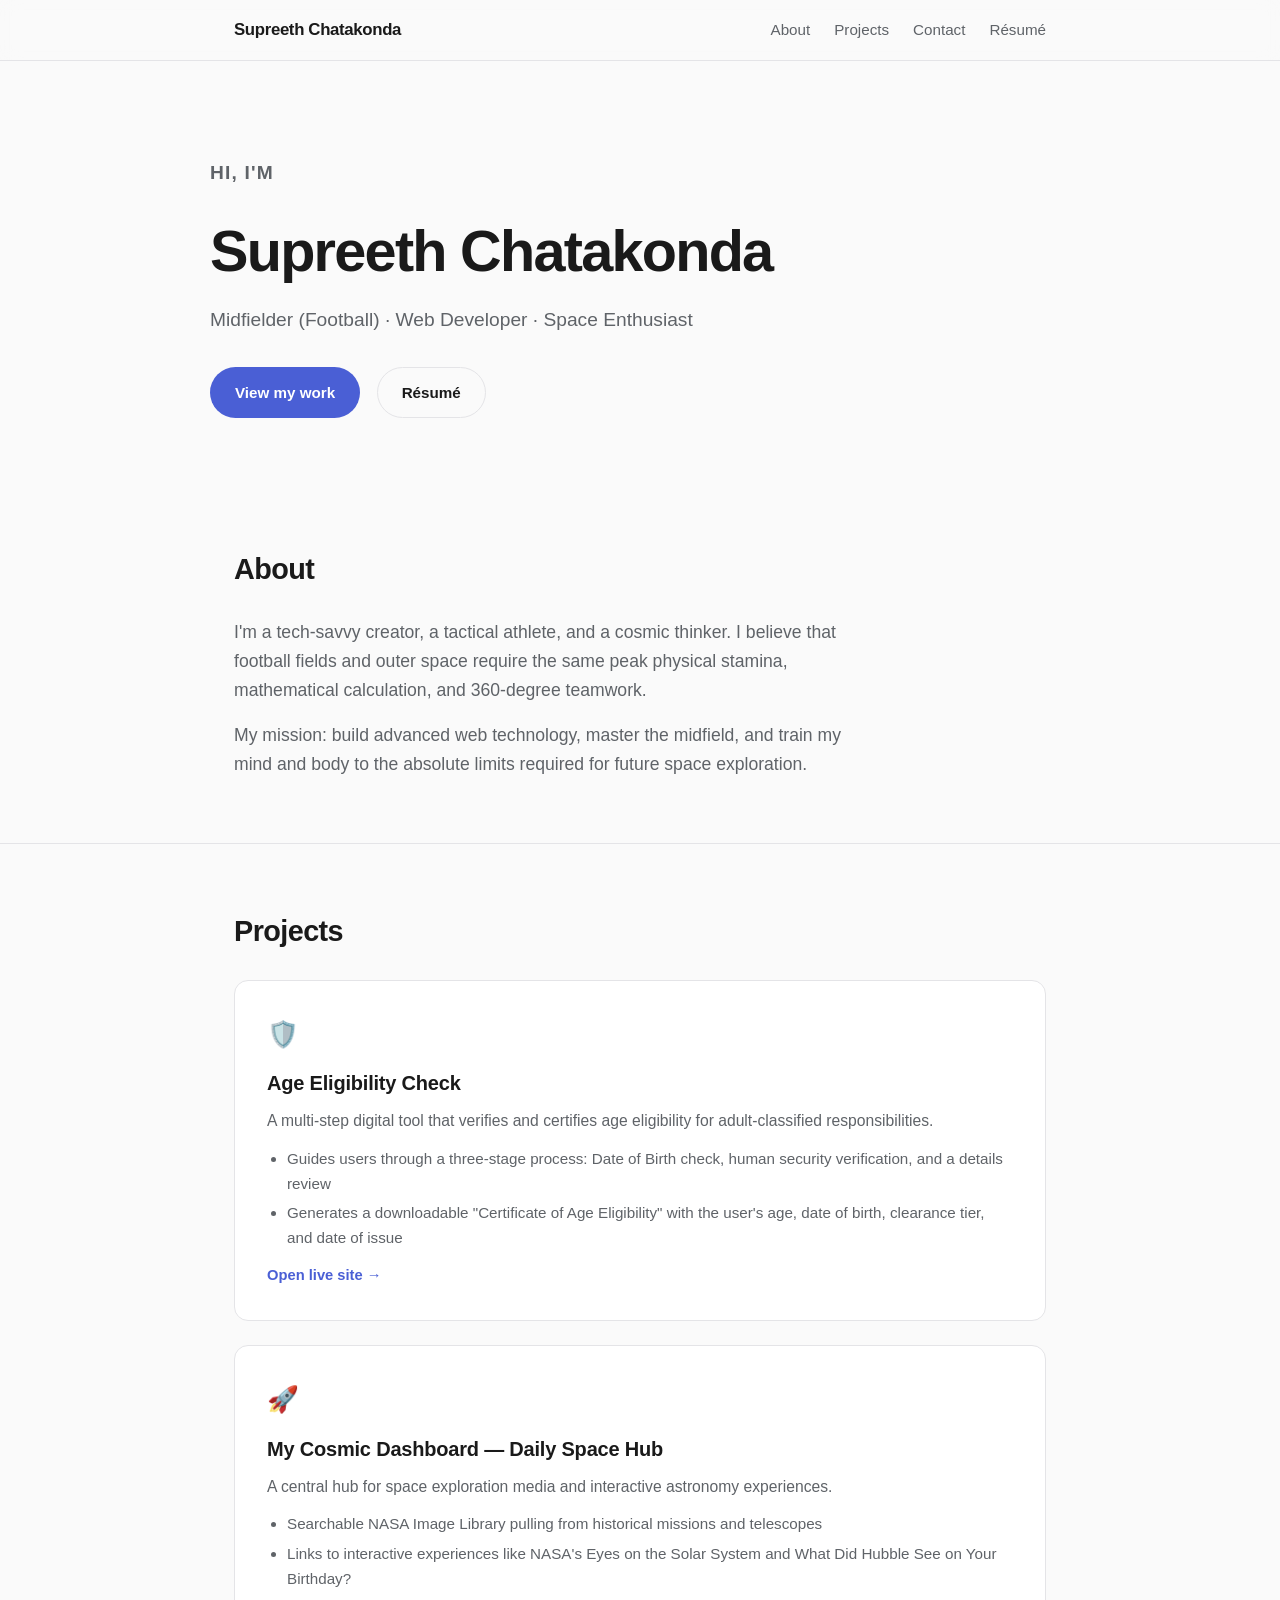
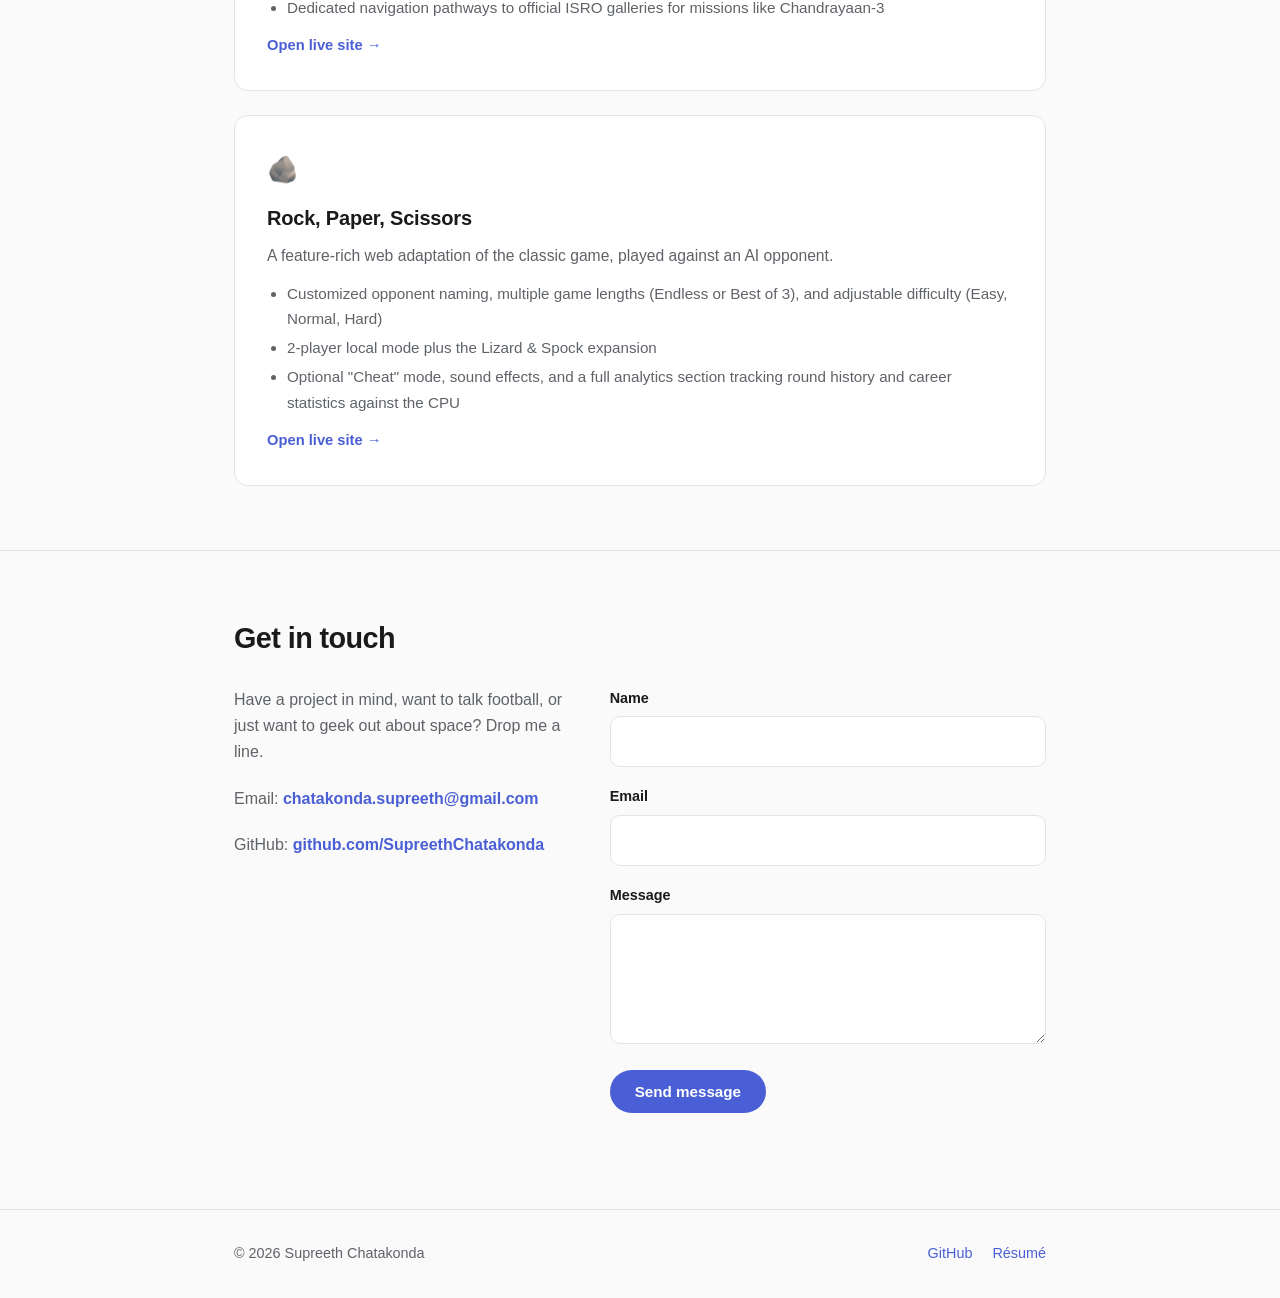
==== index.html @ c9352b7b "Add portfolio pages and styles" ====
<!DOCTYPE html>
<html lang="en">
<head>
  <meta charset="UTF-8" />
  <meta name="viewport" content="width=device-width, initial-scale=1.0" />
  <title>Supreeth Chatakonda — Developer & Explorer</title>
  <meta name="description" content="Personal portfolio of Supreeth Chatakonda — developer, footballer, and space enthusiast." />
  <link rel="stylesheet" href="style.css" />
</head>
<body>

  <nav class="nav">
    <div class="nav-inner">
      <a href="index.html" class="nav-logo">Supreeth Chatakonda</a>
      <div class="nav-links">
        <a href="#about">About</a>
        <a href="#projects">Projects</a>
        <a href="#contact">Contact</a>
        <a href="resume.html">Résumé</a>
      </div>
    </div>
  </nav>

  <header class="hero container">
    <p class="hero-eyebrow">Hi, I'm</p>
    <h1>Supreeth Chatakonda</h1>
    <p>Midfielder (Football) · Web Developer · Space Enthusiast</p>
    <div>
      <a href="#projects" class="btn btn-primary">View my work</a>
      <a href="resume.html" class="btn btn-outline">Résumé</a>
    </div>
  </header>

  <main>
    <section id="about" class="section">
      <div class="container">
        <h2>About</h2>
        <p class="lead">
          I'm a tech-savvy creator, a tactical athlete, and a cosmic thinker. I
          believe that football fields and outer space require the same peak
          physical stamina, mathematical calculation, and 360-degree teamwork.
        </p>
        <p class="lead" style="margin-top: 16px;">
          My mission: build advanced web technology, master the midfield, and
          train my mind and body to the absolute limits required for future
          space exploration.
        </p>
      </div>
    </section>

    <section id="projects" class="section">
      <div class="container">
        <h2>Projects</h2>
        <div class="projects">

          <article class="card">
            <div class="card-icon">🛡️</div>
            <h3>Age Eligibility Check</h3>
            <p>
              A multi-step digital tool that verifies and certifies age
              eligibility for adult-classified responsibilities.
            </p>
            <ul>
              <li>Guides users through a three-stage process: Date of Birth check, human security verification, and a details review</li>
              <li>Generates a downloadable "Certificate of Age Eligibility" with the user's age, date of birth, clearance tier, and date of issue</li>
            </ul>
            <a href="https://supreethchatakonda.github.io/Eligiblity_Checkup/" target="_blank" rel="noopener" class="card-link">Open live site →</a>
          </article>

          <article class="card">
            <div class="card-icon">🚀</div>
            <h3>My Cosmic Dashboard — Daily Space Hub</h3>
            <p>
              A central hub for space exploration media and interactive
              astronomy experiences.
            </p>
            <ul>
              <li>Searchable NASA Image Library pulling from historical missions and telescopes</li>
              <li>Links to interactive experiences like NASA's Eyes on the Solar System and What Did Hubble See on Your Birthday?</li>
              <li>Dedicated navigation pathways to official ISRO galleries for missions like Chandrayaan-3</li>
            </ul>
            <a href="https://supreethchatakonda.github.io/Night_Scanner/" target="_blank" rel="noopener" class="card-link">Open live site →</a>
          </article>

          <article class="card">
            <div class="card-icon">🪨</div>
            <h3>Rock, Paper, Scissors</h3>
            <p>
              A feature-rich web adaptation of the classic game, played
              against an AI opponent.
            </p>
            <ul>
              <li>Customized opponent naming, multiple game lengths (Endless or Best of 3), and adjustable difficulty (Easy, Normal, Hard)</li>
              <li>2-player local mode plus the Lizard &amp; Spock expansion</li>
              <li>Optional "Cheat" mode, sound effects, and a full analytics section tracking round history and career statistics against the CPU</li>
            </ul>
            <a href="https://supreethchatakonda.github.io/HAND_GAME/" target="_blank" rel="noopener" class="card-link">Open live site →</a>
          </article>

        </div>
      </div>
    </section>

    <section id="contact" class="section">
      <div class="container">
        <h2>Get in touch</h2>
        <div class="contact-grid">
          <div class="contact-info">
            <p>
              Have a project in mind, want to talk football, or just want to
              geek out about space? Drop me a line.
            </p>
            <p>
              Email:
              <a href="mailto:chatakonda.supreeth@gmail.com">chatakonda.supreeth@gmail.com</a>
            </p>
            <p>
              GitHub:
              <a href="https://github.com/SupreethChatakonda" target="_blank" rel="noopener">github.com/SupreethChatakonda</a>
            </p>
          </div>
          <form id="contact-form" action="mailto:chatakonda.supreeth@gmail.com" method="post" enctype="text/plain">
            <label for="name">Name</label>
            <input type="text" id="name" name="name" required />

            <label for="email">Email</label>
            <input type="email" id="email" name="email" required />

            <label for="message">Message</label>
            <textarea id="message" name="message" required></textarea>

            <button type="submit" class="btn btn-primary">Send message</button>
            <p class="form-status" id="form-status"></p>
          </form>
        </div>
      </div>
    </section>
  </main>

  <footer class="footer">
    <div class="footer-inner">
      <span>© 2026 Supreeth Chatakonda</span>
      <div class="footer-links">
        <a href="https://github.com/SupreethChatakonda" target="_blank" rel="noopener">GitHub</a>
        <a href="resume.html">Résumé</a>
      </div>
    </div>
  </footer>

  <script>
    // Static site: fall back to the visitor's mail client so the form still works.
    // Swap the form action for a service like Formspree to receive messages directly.
    document.getElementById("contact-form").addEventListener("submit", function (e) {
      var status = document.getElementById("form-status");
      status.textContent = "Opening your email client to send the message…";
      status.className = "form-status visible success";
    });
  </script>

</body>
</html>
---- style.css ----
/* ---------- Base ---------- */
:root {
  --bg: #fafafa;
  --surface: #ffffff;
  --text: #1a1a1a;
  --muted: #5f6368;
  --accent: #4a5fd5;
  --accent-soft: #eef0fc;
  --border: #e4e4e7;
  --radius: 14px;
  --max-width: 860px;
}

* {
  margin: 0;
  padding: 0;
  box-sizing: border-box;
}

html {
  scroll-behavior: smooth;
}

body {
  font-family: -apple-system, BlinkMacSystemFont, "Segoe UI", Roboto,
    "Helvetica Neue", Arial, sans-serif;
  background: var(--bg);
  color: var(--text);
  line-height: 1.65;
  -webkit-font-smoothing: antialiased;
}

a {
  color: var(--accent);
  text-decoration: none;
}

a:hover {
  text-decoration: underline;
}

.container {
  max-width: var(--max-width);
  margin: 0 auto;
  padding: 0 24px;
}

/* ---------- Nav ---------- */
.nav {
  position: sticky;
  top: 0;
  z-index: 10;
  background: rgba(250, 250, 250, 0.85);
  backdrop-filter: blur(10px);
  border-bottom: 1px solid var(--border);
}

.nav-inner {
  max-width: var(--max-width);
  margin: 0 auto;
  padding: 16px 24px;
  display: flex;
  align-items: center;
  justify-content: space-between;
}

.nav-logo {
  font-weight: 700;
  font-size: 1.05rem;
  color: var(--text);
  letter-spacing: -0.02em;
}

.nav-logo:hover {
  text-decoration: none;
  color: var(--accent);
}

.nav-links {
  display: flex;
  gap: 24px;
  font-size: 0.95rem;
}

.nav-links a {
  color: var(--muted);
  transition: color 0.15s ease;
}

.nav-links a:hover,
.nav-links a.active {
  color: var(--text);
  text-decoration: none;
}

.nav-links a.active {
  font-weight: 600;
}

/* ---------- Hero ---------- */
.hero {
  padding: 96px 0 64px;
}

.hero-eyebrow {
  color: var(--accent);
  font-weight: 600;
  font-size: 0.9rem;
  letter-spacing: 0.06em;
  text-transform: uppercase;
  margin-bottom: 12px;
}

.hero h1 {
  font-size: clamp(2.4rem, 6vw, 3.6rem);
  line-height: 1.1;
  letter-spacing: -0.03em;
  margin-bottom: 20px;
}

.hero p {
  font-size: 1.2rem;
  color: var(--muted);
  max-width: 620px;
  margin-bottom: 32px;
}

.btn {
  display: inline-block;
  padding: 12px 24px;
  border-radius: 999px;
  font-weight: 600;
  font-size: 0.95rem;
  border: 1px solid transparent;
  cursor: pointer;
  transition: all 0.15s ease;
}

.btn-primary {
  background: var(--accent);
  color: #fff;
}

.btn-primary:hover {
  background: #3c50c0;
  text-decoration: none;
}

.btn-outline {
  background: transparent;
  color: var(--text);
  border-color: var(--border);
  margin-left: 12px;
}

.btn-outline:hover {
  border-color: var(--text);
  text-decoration: none;
}

/* ---------- Sections ---------- */
.section {
  padding: 64px 0;
}

.section + .section {
  border-top: 1px solid var(--border);
}

.section h2 {
  font-size: 1.8rem;
  letter-spacing: -0.02em;
  margin-bottom: 24px;
}

.section .lead {
  font-size: 1.1rem;
  color: var(--muted);
  max-width: 640px;
}

/* ---------- Projects ---------- */
.projects {
  display: grid;
  grid-template-columns: 1fr;
  gap: 24px;
}

.card {
  background: var(--surface);
  border: 1px solid var(--border);
  border-radius: var(--radius);
  padding: 32px;
  transition: box-shadow 0.15s ease, transform 0.15s ease;
}

.card:hover {
  box-shadow: 0 8px 30px rgba(0, 0, 0, 0.06);
  transform: translateY(-2px);
}

.card-icon {
  font-size: 1.6rem;
  margin-bottom: 12px;
}

.card h3 {
  font-size: 1.25rem;
  letter-spacing: -0.01em;
  margin-bottom: 8px;
}

.card p {
  color: var(--muted);
  font-size: 0.98rem;
  margin-bottom: 12px;
}

.card p:last-child {
  margin-bottom: 0;
}

.card .outcome {
  font-size: 0.92rem;
  color: var(--text);
}

.card .outcome::before {
  content: "Outcome — ";
  font-weight: 600;
  color: var(--accent);
}

.card ul {
  margin: 8px 0 12px 20px;
  color: var(--muted);
  font-size: 0.95rem;
}

.card ul li {
  margin-bottom: 4px;
}

.card-link {
  font-size: 0.92rem;
  font-weight: 600;
}

/* ---------- Contact ---------- */
.contact-grid {
  display: grid;
  grid-template-columns: 1fr;
  gap: 40px;
}

@media (min-width: 720px) {
  .contact-grid {
    grid-template-columns: 1fr 1.3fr;
  }
}

.contact-info p {
  color: var(--muted);
  margin-bottom: 20px;
}

.contact-info a {
  font-weight: 600;
}

form label {
  display: block;
  font-size: 0.9rem;
  font-weight: 600;
  margin-bottom: 6px;
}

form input,
form textarea {
  width: 100%;
  padding: 12px 14px;
  font: inherit;
  font-size: 0.95rem;
  color: var(--text);
  background: var(--surface);
  border: 1px solid var(--border);
  border-radius: 10px;
  margin-bottom: 18px;
  transition: border-color 0.15s ease;
}

form input:focus,
form textarea:focus {
  outline: none;
  border-color: var(--accent);
}

form textarea {
  min-height: 130px;
  resize: vertical;
}

.form-status {
  font-size: 0.92rem;
  margin-top: 12px;
  display: none;
}

.form-status.visible {
  display: block;
}

.form-status.success {
  color: #1a7f37;
}

/* ---------- Footer ---------- */
.footer {
  border-top: 1px solid var(--border);
  padding: 32px 0;
  margin-top: 32px;
}

.footer-inner {
  max-width: var(--max-width);
  margin: 0 auto;
  padding: 0 24px;
  display: flex;
  flex-wrap: wrap;
  gap: 16px;
  align-items: center;
  justify-content: space-between;
  color: var(--muted);
  font-size: 0.9rem;
}

.footer-links {
  display: flex;
  gap: 20px;
}

/* ---------- Resume page ---------- */
.page-header {
  padding: 72px 0 32px;
}

.page-header h1 {
  font-size: clamp(2rem, 5vw, 3rem);
  letter-spacing: -0.03em;
}

.page-header .tagline {
  color: var(--muted);
  font-size: 1.1rem;
  margin-top: 8px;
}

.resume-section {
  padding: 36px 0;
  border-top: 1px solid var(--border);
}

.resume-section h2 {
  font-size: 1.1rem;
  text-transform: uppercase;
  letter-spacing: 0.08em;
  color: var(--accent);
  margin-bottom: 20px;
}

.resume-item {
  margin-bottom: 28px;
}

.resume-item:last-child {
  margin-bottom: 0;
}

.resume-item-header {
  display: flex;
  flex-wrap: wrap;
  align-items: baseline;
  justify-content: space-between;
  gap: 8px;
}

.resume-item h3 {
  font-size: 1.1rem;
}

.resume-item .meta {
  color: var(--muted);
  font-size: 0.9rem;
  white-space: nowrap;
}

.resume-item p {
  color: var(--muted);
  font-size: 0.95rem;
  margin-top: 4px;
}

.skill-tags {
  display: flex;
  flex-wrap: wrap;
  gap: 10px;
}

.skill-tags span {
  background: var(--accent-soft);
  color: var(--accent);
  font-size: 0.88rem;
  font-weight: 600;
  padding: 6px 14px;
  border-radius: 999px;
}

/* ---------- Routine / timeline lists (résumé) ---------- */
.routine-list {
  list-style: none;
  margin-top: 8px;
}

.routine-list li {
  display: flex;
  flex-wrap: wrap;
  gap: 6px 16px;
  padding: 8px 0;
  border-bottom: 1px dashed var(--border);
  color: var(--muted);
  font-size: 0.95rem;
}

.routine-list li:last-child {
  border-bottom: none;
}

.routine-list li span {
  flex: 0 0 140px;
  font-weight: 600;
  color: var(--text);
}
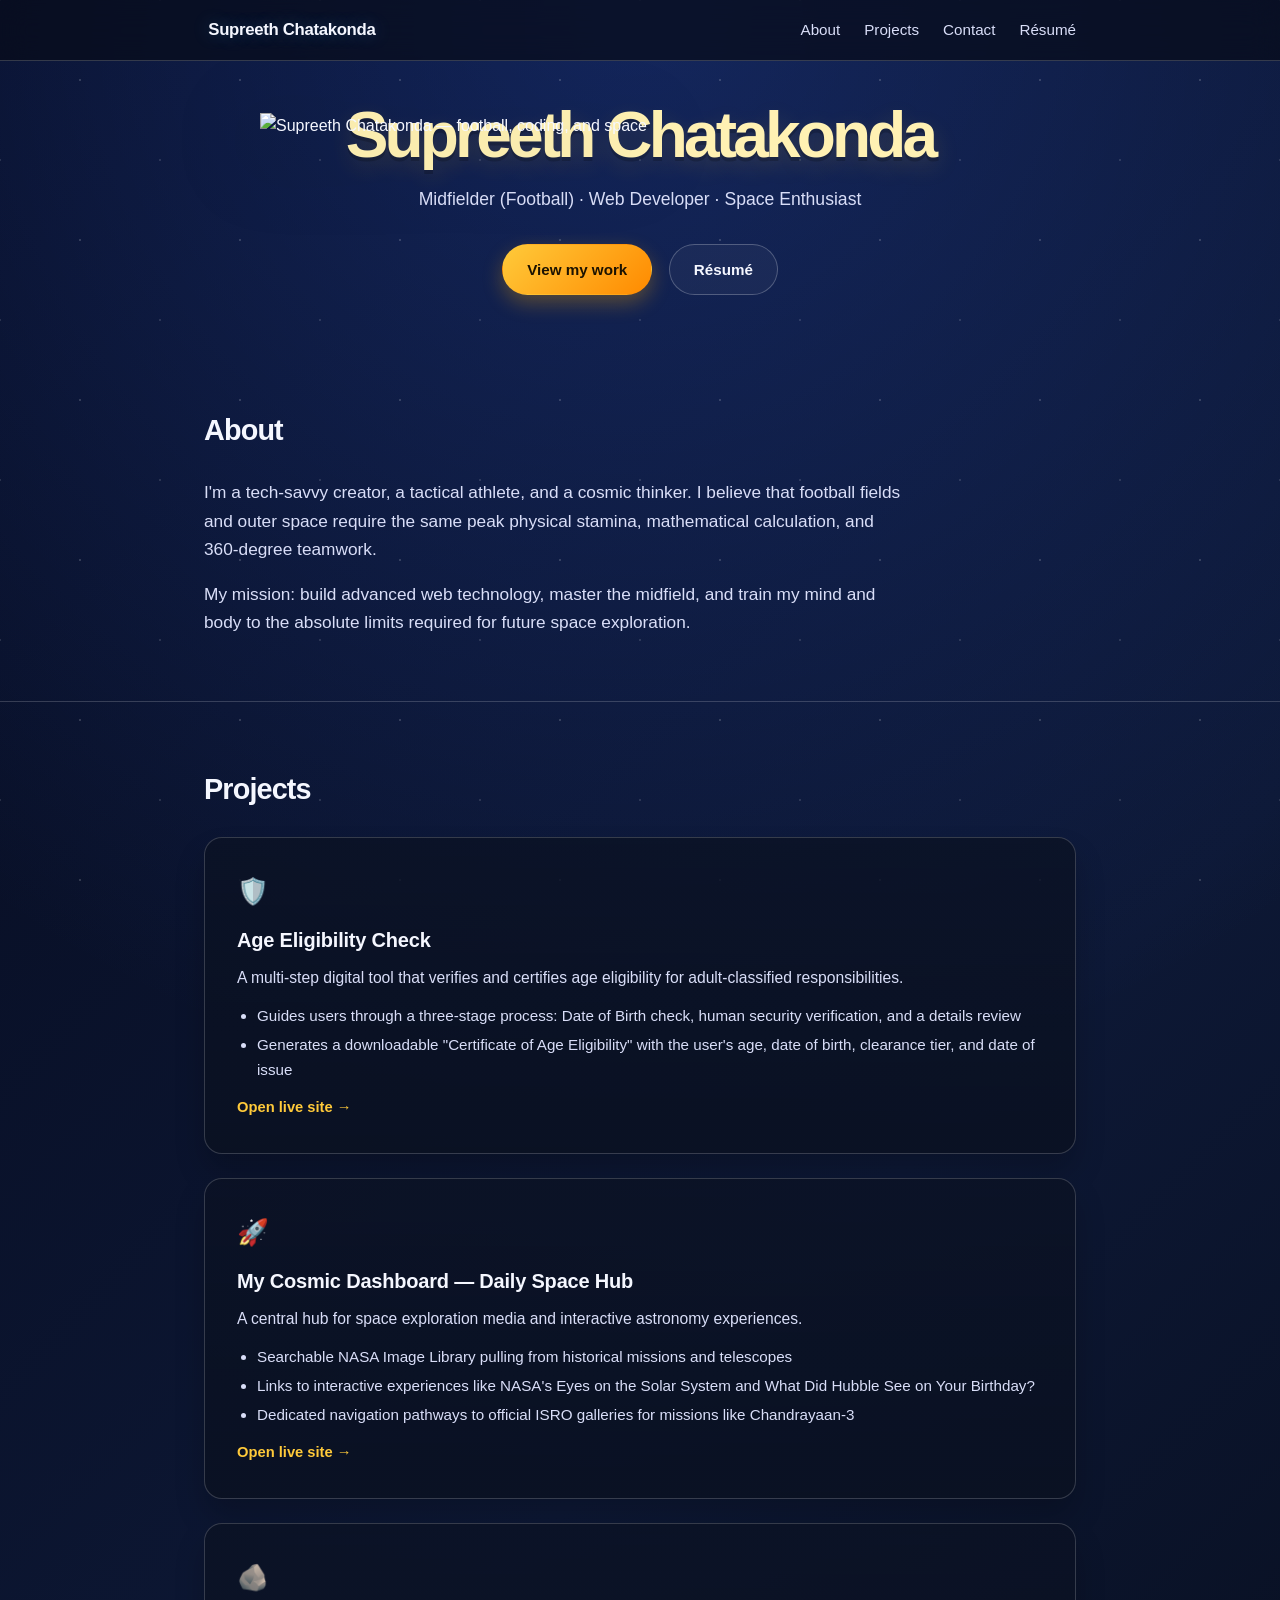
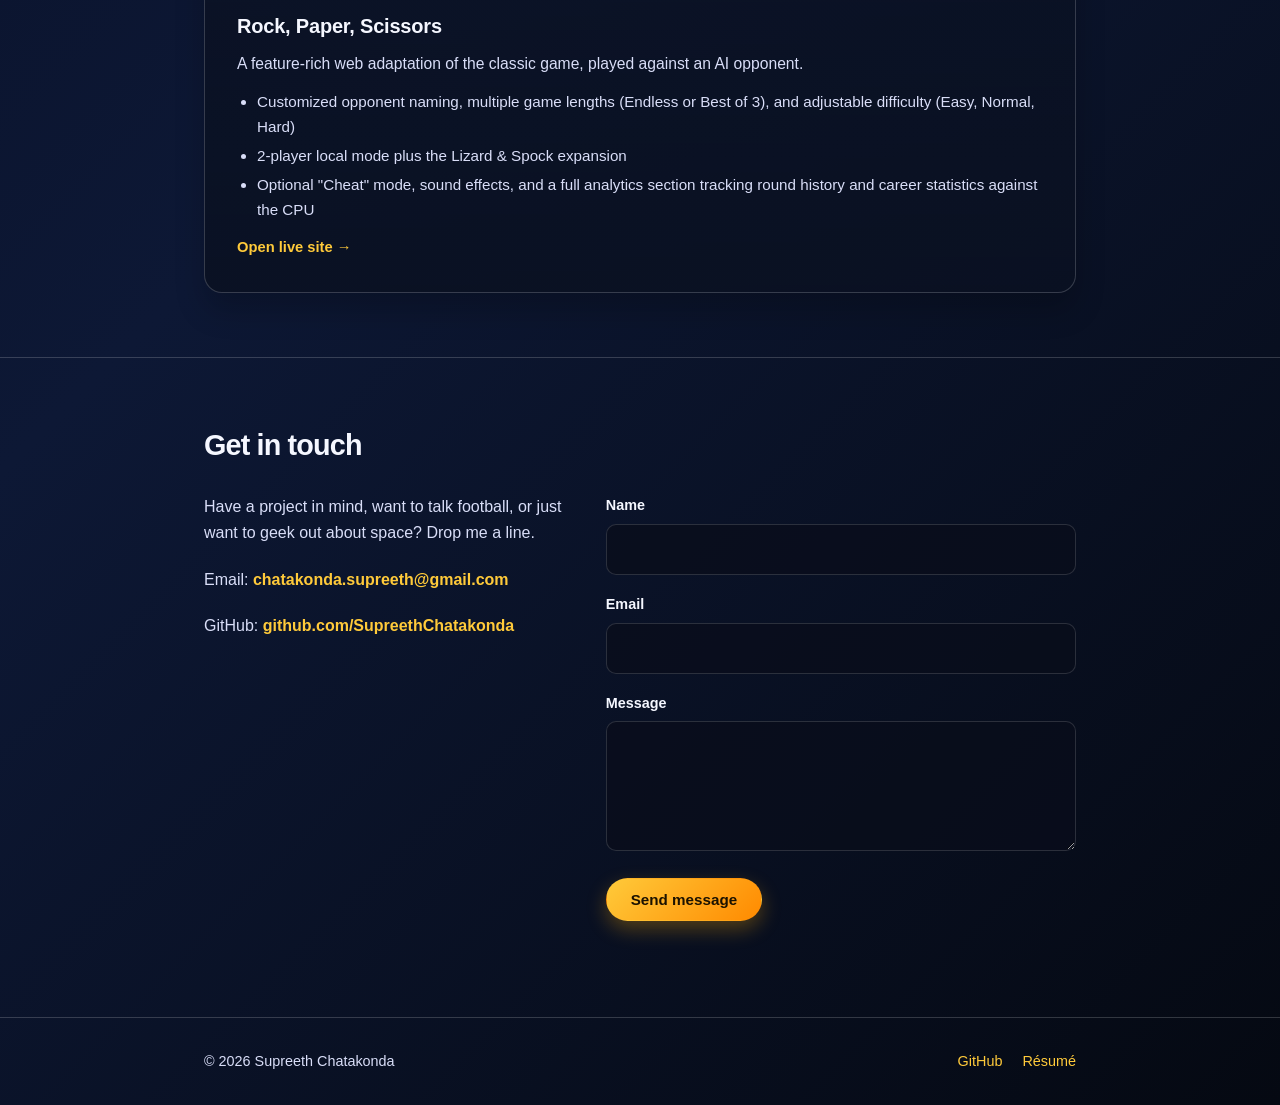
==== commit e5aeda7f: "Add portfolio logo to homepage and favicon" ====
--- a/index.html
+++ b/index.html
@@ -5,13 +5,17 @@
   <meta name="viewport" content="width=device-width, initial-scale=1.0" />
   <title>Supreeth Chatakonda — Developer & Explorer</title>
   <meta name="description" content="Personal portfolio of Supreeth Chatakonda — developer, footballer, and space enthusiast." />
+  <link rel="icon" type="image/svg+xml" href="logo.svg" />
   <link rel="stylesheet" href="style.css" />
 </head>
 <body>
 
   <nav class="nav">
     <div class="nav-inner">
-      <a href="index.html" class="nav-logo">Supreeth Chatakonda</a>
+      <a href="index.html" class="nav-logo">
+        <img class="nav-logo-image" src="logo.svg" alt="" />
+        <span>Supreeth Chatakonda</span>
+      </a>
       <div class="nav-links">
         <a href="#about">About</a>
         <a href="#projects">Projects</a>
@@ -22,12 +26,16 @@
   </nav>
 
   <header class="hero container">
-    <p class="hero-eyebrow">Hi, I'm</p>
-    <h1>Supreeth Chatakonda</h1>
-    <p>Midfielder (Football) · Web Developer · Space Enthusiast</p>
-    <div>
-      <a href="#projects" class="btn btn-primary">View my work</a>
-      <a href="resume.html" class="btn btn-outline">Résumé</a>
+    <div class="hero-brand">
+      <img class="hero-logo" src="logo.svg" alt="Supreeth Chatakonda — football, coding, and space" />
+    </div>
+    <div class="hero-copy">
+      <h1 class="visually-hidden">Supreeth Chatakonda</h1>
+      <p>Midfielder (Football) · Web Developer · Space Enthusiast</p>
+      <div>
+        <a href="#projects" class="btn btn-primary">View my work</a>
+        <a href="resume.html" class="btn btn-outline">Résumé</a>
+      </div>
     </div>
   </header>
 
@@ -158,4 +166,4 @@
   </script>
 
 </body>
-</html>+</html>
--- a/style.css
+++ b/style.css
@@ -1,14 +1,19 @@
 /* ---------- Base ---------- */
 :root {
-  --bg: #fafafa;
-  --surface: #ffffff;
-  --text: #1a1a1a;
-  --muted: #5f6368;
-  --accent: #4a5fd5;
-  --accent-soft: #eef0fc;
-  --border: #e4e4e7;
-  --radius: 14px;
-  --max-width: 860px;
+  --bg: #060b1f;
+  --bg-2: #0d1835;
+  --surface: rgba(11, 18, 36, 0.8);
+  --panel: rgba(14, 20, 40, 0.75);
+  --text: #f5f7ff;
+  --muted: #d9def8;
+  --accent: #ffca3a;
+  --accent-2: #ff8a00;
+  --accent-3: #64d2ff;
+  --ring: #f8d57e;
+  --border: rgba(255, 255, 255, 0.18);
+  --shadow: rgba(0, 0, 0, 0.35);
+  --radius: 18px;
+  --max-width: 920px;
 }
 
 * {
@@ -24,10 +29,26 @@
 body {
   font-family: -apple-system, BlinkMacSystemFont, "Segoe UI", Roboto,
     "Helvetica Neue", Arial, sans-serif;
-  background: var(--bg);
+  background:
+    radial-gradient(circle at top, rgba(54, 107, 255, 0.25), transparent 40%),
+    linear-gradient(135deg, var(--bg) 0%, var(--bg-2) 52%, #050912 100%);
   color: var(--text);
   line-height: 1.65;
   -webkit-font-smoothing: antialiased;
+  min-height: 100vh;
+}
+
+body::before {
+  content: "";
+  position: fixed;
+  inset: 0;
+  background-image:
+    radial-gradient(circle, rgba(255,255,255,0.9) 0 1px, transparent 1.5px),
+    radial-gradient(circle, rgba(255,255,255,0.7) 0 1px, transparent 1.5px);
+  background-size: 160px 160px;
+  background-position: 0 0, 80px 80px;
+  opacity: 0.18;
+  pointer-events: none;
 }
 
 a {
@@ -50,8 +71,8 @@
   position: sticky;
   top: 0;
   z-index: 10;
-  background: rgba(250, 250, 250, 0.85);
-  backdrop-filter: blur(10px);
+  background: rgba(8, 12, 25, 0.72);
+  backdrop-filter: blur(14px);
   border-bottom: 1px solid var(--border);
 }
 
@@ -65,10 +86,11 @@
 }
 
 .nav-logo {
-  font-weight: 700;
+  font-weight: 800;
   font-size: 1.05rem;
   color: var(--text);
   letter-spacing: -0.02em;
+  text-shadow: 0 0 18px rgba(100, 210, 255, 0.3);
 }
 
 .nav-logo:hover {
@@ -94,42 +116,68 @@
 }
 
 .nav-links a.active {
-  font-weight: 600;
+  font-weight: 700;
 }
 
 /* ---------- Hero ---------- */
 .hero {
-  padding: 96px 0 64px;
+  padding: 52px 0 48px;
+  position: relative;
+  z-index: 1;
+}
+
+.hero-brand {
+  display: flex;
+  justify-content: center;
+  align-items: center;
+}
+
+.hero-logo {
+  width: min(90vw, 760px);
+  max-width: 100%;
+  height: auto;
+  display: block;
+  filter: drop-shadow(0 18px 40px rgba(0, 0, 0, 0.6));
+}
+
+.hero-copy {
+  display: flex;
+  flex-direction: column;
+  align-items: center;
+  text-align: center;
+  margin-top: -34px;
 }
 
 .hero-eyebrow {
   color: var(--accent);
-  font-weight: 600;
+  font-weight: 700;
   font-size: 0.9rem;
-  letter-spacing: 0.06em;
+  letter-spacing: 0.16em;
   text-transform: uppercase;
   margin-bottom: 12px;
 }
 
 .hero h1 {
-  font-size: clamp(2.4rem, 6vw, 3.6rem);
-  line-height: 1.1;
-  letter-spacing: -0.03em;
-  margin-bottom: 20px;
+  font-size: clamp(2.3rem, 6vw, 4rem);
+  line-height: 0.96;
+  letter-spacing: -0.06em;
+  margin-bottom: 18px;
+  color: #fff1b3;
+  text-shadow: 0 4px 0 rgba(0, 0, 0, 0.18), 0 8px 24px rgba(255, 202, 58, 0.16);
 }
 
 .hero p {
-  font-size: 1.2rem;
-  color: var(--muted);
-  max-width: 620px;
-  margin-bottom: 32px;
+  font-size: 1.1rem;
+  color: var(--muted);
+  max-width: 700px;
+  margin-bottom: 30px;
 }
 
 .btn {
   display: inline-block;
   padding: 12px 24px;
   border-radius: 999px;
-  font-weight: 600;
+  font-weight: 700;
   font-size: 0.95rem;
   border: 1px solid transparent;
   cursor: pointer;
@@ -137,30 +185,34 @@
 }
 
 .btn-primary {
-  background: var(--accent);
-  color: #fff;
+  background: linear-gradient(135deg, var(--accent) 0%, var(--accent-2) 100%);
+  color: #1b1200;
+  box-shadow: 0 8px 20px rgba(255, 172, 0, 0.3);
 }
 
 .btn-primary:hover {
-  background: #3c50c0;
+  transform: translateY(-1px);
   text-decoration: none;
 }
 
 .btn-outline {
-  background: transparent;
-  color: var(--text);
-  border-color: var(--border);
+  background: rgba(255, 255, 255, 0.04);
+  color: var(--text);
+  border-color: rgba(255, 255, 255, 0.24);
   margin-left: 12px;
 }
 
 .btn-outline:hover {
-  border-color: var(--text);
+  background: rgba(255, 255, 255, 0.06);
+  border-color: rgba(255, 255, 255, 0.5);
   text-decoration: none;
 }
 
 /* ---------- Sections ---------- */
 .section {
   padding: 64px 0;
+  position: relative;
+  z-index: 1;
 }
 
 .section + .section {
@@ -169,14 +221,14 @@
 
 .section h2 {
   font-size: 1.8rem;
-  letter-spacing: -0.02em;
+  letter-spacing: -0.03em;
   margin-bottom: 24px;
 }
 
 .section .lead {
-  font-size: 1.1rem;
-  color: var(--muted);
-  max-width: 640px;
+  font-size: 1.08rem;
+  color: var(--muted);
+  max-width: 700px;
 }
 
 /* ---------- Projects ---------- */
@@ -187,15 +239,16 @@
 }
 
 .card {
-  background: var(--surface);
+  background: linear-gradient(180deg, var(--surface), rgba(10, 17, 34, 0.9));
   border: 1px solid var(--border);
   border-radius: var(--radius);
   padding: 32px;
   transition: box-shadow 0.15s ease, transform 0.15s ease;
+  box-shadow: 0 18px 30px rgba(0, 0, 0, 0.2);
 }
 
 .card:hover {
-  box-shadow: 0 8px 30px rgba(0, 0, 0, 0.06);
+  box-shadow: 0 25px 42px rgba(0, 0, 0, 0.28);
   transform: translateY(-2px);
 }
 
@@ -227,7 +280,7 @@
 
 .card .outcome::before {
   content: "Outcome — ";
-  font-weight: 600;
+  font-weight: 700;
   color: var(--accent);
 }
 
@@ -243,7 +296,7 @@
 
 .card-link {
   font-size: 0.92rem;
-  font-weight: 600;
+  font-weight: 700;
 }
 
 /* ---------- Contact ---------- */
@@ -265,13 +318,13 @@
 }
 
 .contact-info a {
-  font-weight: 600;
+  font-weight: 700;
 }
 
 form label {
   display: block;
   font-size: 0.9rem;
-  font-weight: 600;
+  font-weight: 700;
   margin-bottom: 6px;
 }
 
@@ -282,17 +335,18 @@
   font: inherit;
   font-size: 0.95rem;
   color: var(--text);
-  background: var(--surface);
-  border: 1px solid var(--border);
+  background: rgba(9, 14, 28, 0.78);
+  border: 1px solid rgba(255, 255, 255, 0.14);
   border-radius: 10px;
   margin-bottom: 18px;
-  transition: border-color 0.15s ease;
+  transition: border-color 0.15s ease, box-shadow 0.15s ease;
 }
 
 form input:focus,
 form textarea:focus {
   outline: none;
-  border-color: var(--accent);
+  border-color: rgba(100, 210, 255, 0.8);
+  box-shadow: 0 0 0 3px rgba(100, 210, 255, 0.12);
 }
 
 form textarea {
@@ -311,7 +365,7 @@
 }
 
 .form-status.success {
-  color: #1a7f37;
+  color: #7ef5a9;
 }
 
 /* ---------- Footer ---------- */
@@ -319,6 +373,8 @@
   border-top: 1px solid var(--border);
   padding: 32px 0;
   margin-top: 32px;
+  position: relative;
+  z-index: 1;
 }
 
 .footer-inner {
@@ -407,12 +463,13 @@
 }
 
 .skill-tags span {
-  background: var(--accent-soft);
-  color: var(--accent);
+  background: rgba(255, 202, 58, 0.08);
+  color: #ffd66a;
   font-size: 0.88rem;
-  font-weight: 600;
+  font-weight: 700;
   padding: 6px 14px;
   border-radius: 999px;
+  border: 1px solid rgba(255, 202, 58, 0.2);
 }
 
 /* ---------- Routine / timeline lists (résumé) ---------- */
@@ -437,6 +494,33 @@
 
 .routine-list li span {
   flex: 0 0 140px;
-  font-weight: 600;
-  color: var(--text);
-}
+  font-weight: 700;
+  color: var(--text);
+}
+
+@media (max-width: 640px) {
+  .nav-inner {
+    flex-direction: column;
+    gap: 14px;
+  }
+
+  .nav-links {
+    gap: 12px;
+    flex-wrap: wrap;
+    justify-content: center;
+  }
+
+  .hero {
+    padding-top: 36px;
+  }
+
+  .hero-copy {
+    margin-top: -18px;
+  }
+
+  .btn-outline {
+    margin-left: 0;
+    margin-top: 12px;
+  }
+}
+
